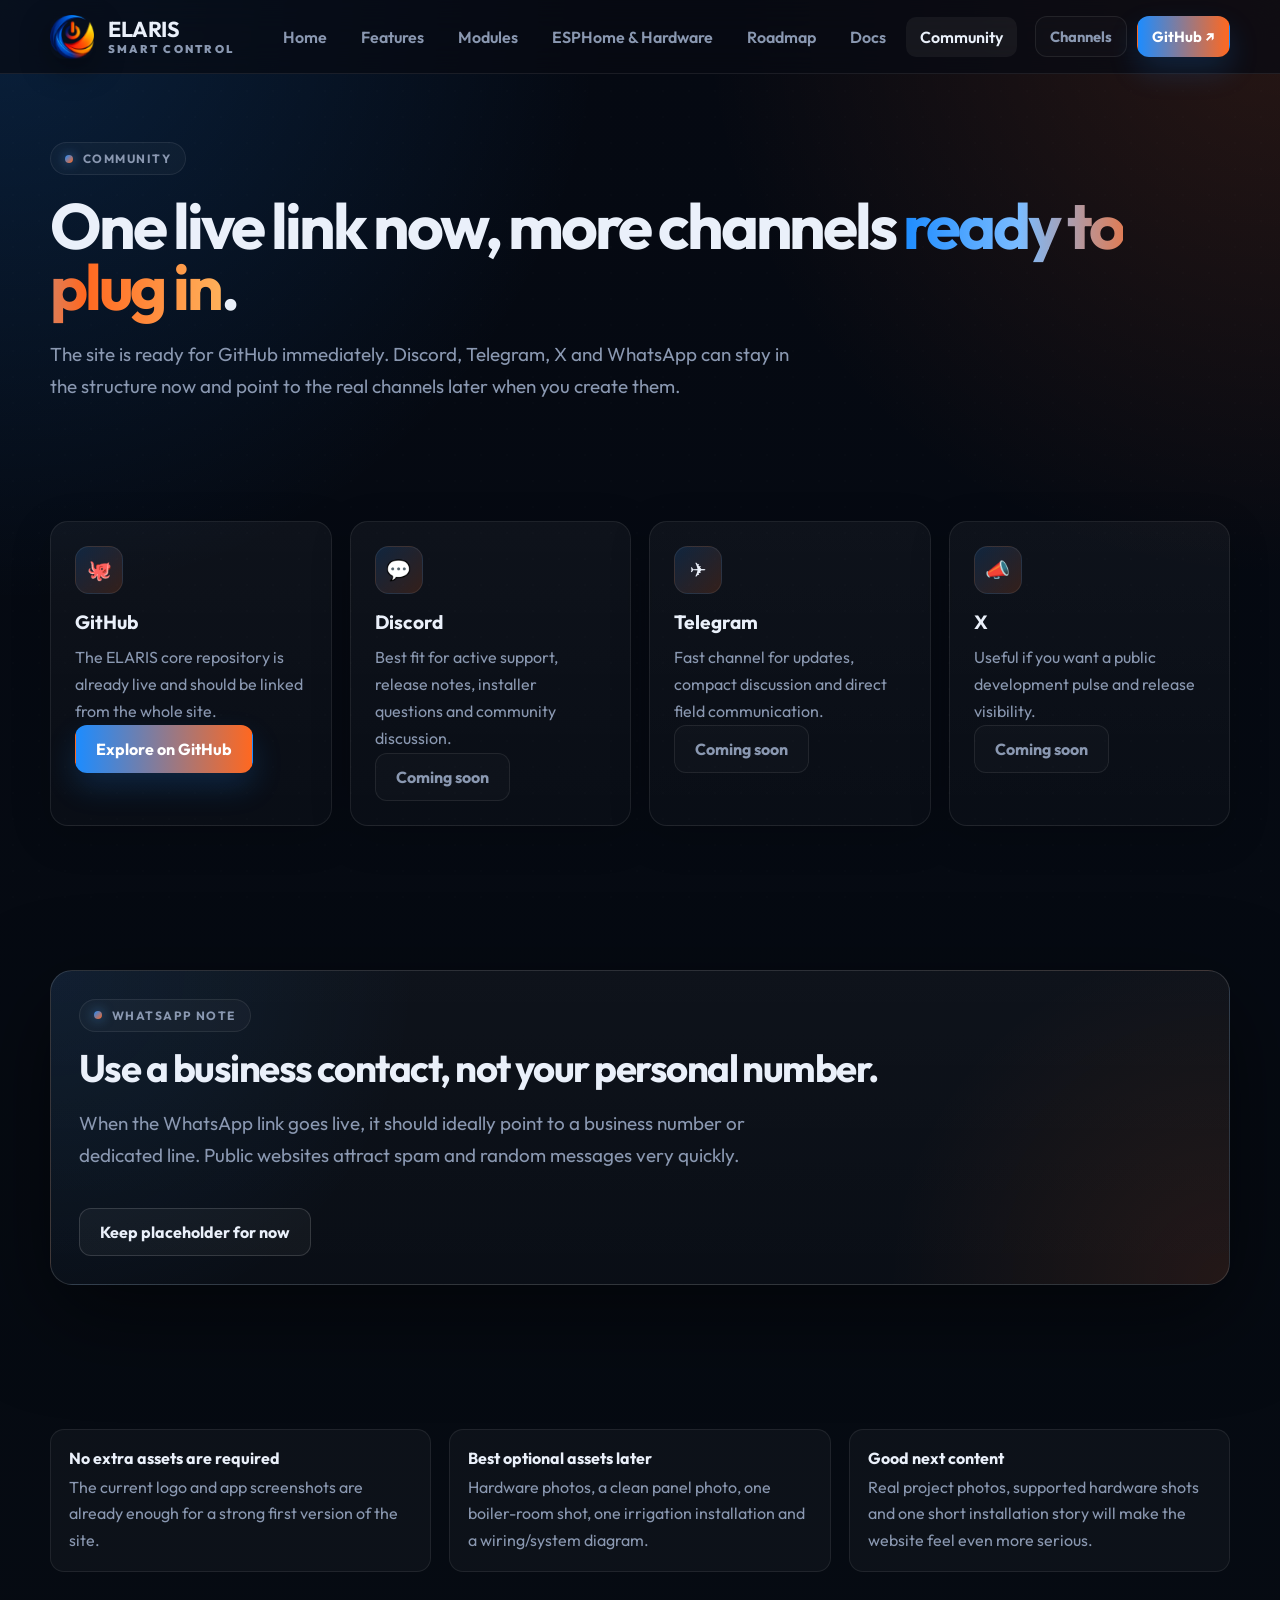
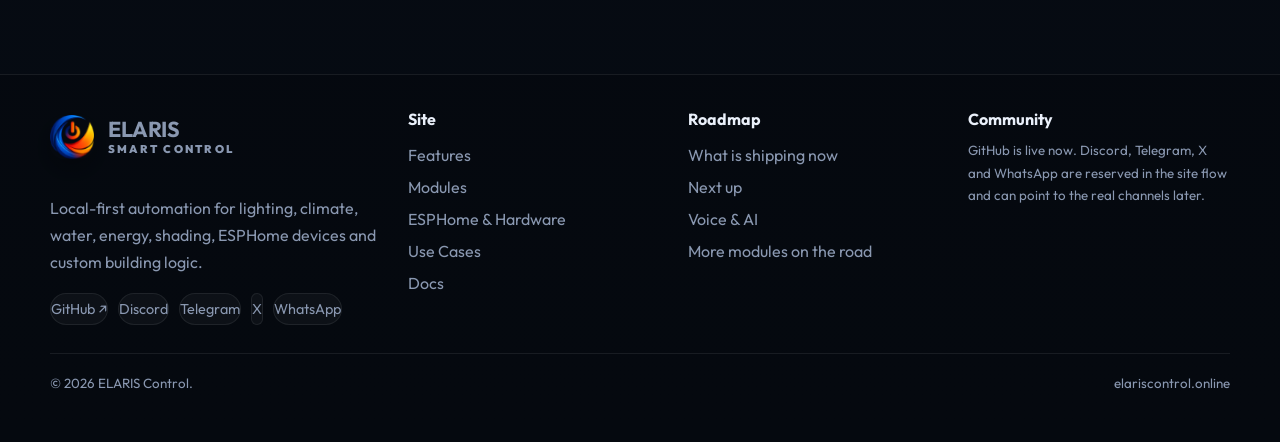
==== community.html @ dade834a "Updated Elaris control interface" ====
<!DOCTYPE html>
<html lang="en">
<head>
  <meta charset="UTF-8" />
  <meta name="viewport" content="width=device-width, initial-scale=1.0" />
  <title>Community — ELARIS</title>
  <meta name="description" content="GitHub is live now, with Discord, Telegram, X and WhatsApp ready to plug in later." />
  <link rel="icon" href="assets/favicon.ico" />
  <link rel="stylesheet" href="style.css" />
</head>
<body>
  <div class="shell">
    <nav class="nav">
  <div class="nav-inner">
    <a class="brand" href="index.html">
      <img class="brand-mark" src="assets/favicon.ico" alt="ELARIS logo" />
      <div class="brand-copy">
        <strong>ELARIS</strong>
        <span>Smart Control</span>
      </div>
    </a>
    <div class="nav-links">
      <a data-nav href="index.html">Home</a>
      <a data-nav href="features.html">Features</a>
      <a data-nav href="modules.html">Modules</a>
      <a data-nav href="hardware.html">ESPHome & Hardware</a>
      <a data-nav href="roadmap.html">Roadmap</a>
      <a data-nav href="docs.html">Docs</a>
      <a data-nav href="community.html">Community</a>
    </div>
    <div class="nav-actions">
      <a class="btn btn-ghost btn-small" href="community.html">Channels</a>
      <a class="btn btn-primary btn-small" href="https://github.com/elaris-control/core" target="_blank" rel="noreferrer">GitHub ↗</a>
    </div>
  </div>
</nav>
    
<header class="page-hero"><div class="container"><span class="section-label">Community</span><h1>One live link now, more channels <span class="gradient-text">ready to plug in</span>.</h1><p class="lead">The site is ready for GitHub immediately. Discord, Telegram, X and WhatsApp can stay in the structure now and point to the real channels later when you create them.</p></div></header>
<section class="section-tight"><div class="container grid-4"><div class="card"><div class="icon-chip">🐙</div><h3>GitHub</h3><p>The ELARIS core repository is already live and should be linked from the whole site.</p><a class="btn btn-primary" href="https://github.com/elaris-control/core" target="_blank" rel="noreferrer">Explore on GitHub</a></div><div class="card" id="coming-soon"><div class="icon-chip">💬</div><h3>Discord</h3><p>Best fit for active support, release notes, installer questions and community discussion.</p><a class="btn btn-ghost" href="index.html#community">Coming soon</a></div><div class="card"><div class="icon-chip">✈️</div><h3>Telegram</h3><p>Fast channel for updates, compact discussion and direct field communication.</p><a class="btn btn-ghost" href="index.html#community">Coming soon</a></div><div class="card"><div class="icon-chip">📣</div><h3>X</h3><p>Useful if you want a public development pulse and release visibility.</p><a class="btn btn-ghost" href="index.html#community">Coming soon</a></div></div></section>
<section class="section-tight"><div class="container cta-panel"><span class="section-label">WhatsApp note</span><h2>Use a business contact, not your personal number.</h2><p class="lead">When the WhatsApp link goes live, it should ideally point to a business number or dedicated line. Public websites attract spam and random messages very quickly.</p><a class="btn btn-secondary" href="index.html#community">Keep placeholder for now</a></div></section>
<section class="section-tight"><div class="container grid-3"><div class="list-card"><strong>No extra assets are required</strong><p>The current logo and app screenshots are already enough for a strong first version of the site.</p></div><div class="list-card"><strong>Best optional assets later</strong><p>Hardware photos, a clean panel photo, one boiler-room shot, one irrigation installation and a wiring/system diagram.</p></div><div class="list-card"><strong>Good next content</strong><p>Real project photos, supported hardware shots and one short installation story will make the website feel even more serious.</p></div></div></section>

    <footer class="footer">
  <div class="container footer-grid">
    <div>
      <a class="brand" href="index.html" style="margin-bottom:14px; display:inline-flex;">
        <img class="brand-mark" src="assets/favicon.ico" alt="ELARIS logo" />
        <div class="brand-copy">
          <strong>ELARIS</strong>
          <span>Smart Control</span>
        </div>
      </a>
      <p>Local-first automation for lighting, climate, water, energy, shading, ESPHome devices and custom building logic.</p>
      <div class="link-row">
        <a class="chip-link" href="https://github.com/elaris-control/core" target="_blank" rel="noreferrer">GitHub ↗</a>
        <a class="chip-link" href="community.html#coming-soon">Discord</a>
        <a class="chip-link" href="community.html#coming-soon">Telegram</a>
        <a class="chip-link" href="community.html#coming-soon">X</a>
        <a class="chip-link" href="community.html#coming-soon">WhatsApp</a>
      </div>
    </div>
    <div>
      <h4>Site</h4>
      <a href="features.html">Features</a>
      <a href="modules.html">Modules</a>
      <a href="hardware.html">ESPHome & Hardware</a>
      <a href="use-cases.html">Use Cases</a>
      <a href="docs.html">Docs</a>
    </div>
    <div>
      <h4>Roadmap</h4>
      <a href="roadmap.html">What is shipping now</a>
      <a href="roadmap.html#next">Next up</a>
      <a href="roadmap.html#voice-ai">Voice & AI</a>
      <a href="roadmap.html#more-modules">More modules on the road</a>
    </div>
    <div>
      <h4>Community</h4>
      <small>GitHub is live now. Discord, Telegram, X and WhatsApp are reserved in the site flow and can point to the real channels later.</small>
    </div>
  </div>
  <div class="container footer-note">
    <small>© <span data-year></span> ELARIS Control.</small>
    <small>elariscontrol.online</small>
  </div>
</footer>
  </div>
  <script src="script.js"></script>
</body>
</html>
---- style.css ----
/* ELARIS Control website */
@import url('https://fonts.googleapis.com/css2?family=Outfit:wght@400;500;600;700;800;900&family=Geist+Mono:wght@400;500&display=swap');

:root {
  --bg: #070b13;
  --surface: #0c1322;
  --surface-2: #101a2d;
  --panel: #111a2a;
  --panel-2: #0f1828;
  --line: rgba(255,255,255,.08);
  --line-2: rgba(255,255,255,.14);
  --text: #eaf0fa;
  --muted: #8a98b1;
  --muted-2: #60718d;
  --blue: #1d8cff;
  --blue-2: #52a8ff;
  --orange: #ff6820;
  --orange-2: #ff9640;
  --good: #21d978;
  --warn: #ffcb66;
  --shadow: 0 30px 90px rgba(0,0,0,.5);
  --radius: 18px;
  --max: 1180px;
  --nav-h: 74px;
}

* { box-sizing: border-box; }
html { scroll-behavior: smooth; }
body {
  margin: 0;
  font-family: 'Outfit', system-ui, sans-serif;
  color: var(--text);
  background:
    radial-gradient(circle at top left, rgba(29,140,255,.18), transparent 25%),
    radial-gradient(circle at top right, rgba(255,104,32,.14), transparent 24%),
    linear-gradient(180deg, #050912 0%, #060b12 100%);
  min-height: 100vh;
  overflow-x: hidden;
}
body::before {
  content: '';
  position: fixed;
  inset: 0;
  background-image: radial-gradient(rgba(255,255,255,.035) 1px, transparent 1px);
  background-size: 26px 26px;
  opacity: .35;
  pointer-events: none;
}
a { color: inherit; text-decoration: none; }
img { display:block; max-width:100%; }
button, .btn { font: inherit; }

.shell { position: relative; z-index: 1; }
.container { width: min(calc(100% - 40px), var(--max)); margin: 0 auto; }
.section { padding: 92px 0; }
.section-tight { padding: 72px 0; }
.section-label {
  display: inline-flex;
  align-items: center;
  gap: 10px;
  padding: 8px 14px;
  border-radius: 999px;
  border: 1px solid var(--line);
  background: rgba(255,255,255,.03);
  color: var(--muted);
  font-size: 12px;
  font-weight: 700;
  letter-spacing: .12em;
  text-transform: uppercase;
}
.section-label::before {
  content: '';
  width: 8px;
  height: 8px;
  border-radius: 999px;
  background: linear-gradient(135deg, var(--blue), var(--orange));
  box-shadow: 0 0 12px rgba(82,168,255,.6);
}
.h1, h1 {
  font-size: clamp(2.8rem, 5vw, 5rem);
  line-height: .96;
  letter-spacing: -.05em;
  margin: 20px 0 20px;
}
.h2, h2 {
  font-size: clamp(2rem, 3vw, 3rem);
  line-height: 1.05;
  letter-spacing: -.04em;
  margin: 16px 0;
}
.lead {
  color: var(--muted);
  font-size: clamp(1rem, 1.5vw, 1.18rem);
  line-height: 1.7;
  max-width: 700px;
}
.kicker {
  color: var(--muted);
  font-size: 1rem;
  line-height: 1.65;
}
.mono { font-family: 'Geist Mono', monospace; }
.gradient-text {
  background: linear-gradient(90deg, var(--blue) 0%, #7bbcff 30%, var(--orange) 65%, #ffb05a 100%);
  -webkit-background-clip: text;
  background-clip: text;
  color: transparent;
}

.nav {
  position: sticky;
  top: 0;
  z-index: 100;
  height: var(--nav-h);
  backdrop-filter: blur(16px);
  background: rgba(7,11,19,.72);
  border-bottom: 1px solid var(--line);
}
.nav-inner {
  width: min(calc(100% - 32px), var(--max));
  margin: 0 auto;
  height: 100%;
  display: flex;
  align-items: center;
  gap: 18px;
}
.brand {
  display: flex;
  align-items: center;
  gap: 14px;
  font-weight: 900;
  letter-spacing: -.03em;
}
.brand-mark {
  width: 44px;
  height: 44px;
  border-radius: 14px;
  object-fit: cover;
  box-shadow: 0 10px 30px rgba(0,0,0,.35);
}
.brand-copy { line-height: 1.02; }
.brand-copy strong { display:block; font-size: 1.35rem; }
.brand-copy span {
  display:block;
  margin-top: 4px;
  color: var(--muted);
  font-size: .7rem;
  letter-spacing: .2em;
  text-transform: uppercase;
}
.nav-links {
  margin-left: auto;
  display: flex;
  align-items: center;
  gap: 6px;
}
.nav-links a {
  padding: 10px 14px;
  color: var(--muted);
  font-weight: 600;
  border-radius: 10px;
  transition: .18s ease;
}
.nav-links a:hover, .nav-links a.active {
  color: var(--text);
  background: rgba(255,255,255,.05);
}
.btn, button.btn {
  display: inline-flex;
  align-items: center;
  justify-content: center;
  gap: 10px;
  padding: 13px 20px;
  border-radius: 12px;
  font-weight: 700;
  border: 1px solid transparent;
  transition: transform .16s ease, opacity .16s ease, border-color .16s ease, background .16s ease;
}
.btn:hover { transform: translateY(-1px); }
.btn-primary {
  color: white;
  background: linear-gradient(90deg, var(--blue), var(--orange));
  box-shadow: 0 14px 30px rgba(29,140,255,.18);
}
.btn-secondary {
  color: var(--text);
  border-color: var(--line-2);
  background: rgba(255,255,255,.04);
}
.btn-ghost {
  color: var(--muted);
  border-color: var(--line);
  background: rgba(255,255,255,.02);
}

.hero {
  padding: 64px 0 44px;
}
.hero-grid {
  display: grid;
  grid-template-columns: 1.05fr .95fr;
  gap: 34px;
  align-items: center;
}
.hero-copy {
  padding: 20px 0;
}
.hero-actions {
  display:flex;
  flex-wrap:wrap;
  gap:14px;
  margin-top: 28px;
}
.mini-stats {
  display:grid;
  grid-template-columns: repeat(3, 1fr);
  gap: 14px;
  margin-top: 28px;
}
.mini-stat {
  background: rgba(255,255,255,.035);
  border: 1px solid var(--line);
  border-radius: 14px;
  padding: 16px;
}
.mini-stat strong { display:block; font-size: 1.4rem; }
.mini-stat span { display:block; margin-top:6px; color: var(--muted); font-size:.92rem; }

.hero-visual {
  position: relative;
}
.shot-stack {
  position: relative;
  min-height: 520px;
}
.shot-card {
  position:absolute;
  border-radius: 20px;
  overflow:hidden;
  border: 1px solid var(--line-2);
  background: linear-gradient(180deg, rgba(255,255,255,.04), rgba(255,255,255,.02));
  box-shadow: var(--shadow);
}
.shot-card img { width:100%; height:100%; object-fit:cover; }
.shot-main { inset: 0 0 40px 0; }
.shot-float-a { width: 42%; right: -5%; top: 14%; transform: rotate(3deg); }
.shot-float-b { width: 38%; left: -6%; bottom: 0; transform: rotate(-4deg); }
.badge-float {
  position:absolute;
  padding: 11px 14px;
  border-radius: 12px;
  background: rgba(8,14,25,.92);
  border: 1px solid var(--line-2);
  box-shadow: var(--shadow);
  font-size: .85rem;
  font-weight: 700;
}
.badge-float.one { top: 22px; left: -12px; }
.badge-float.two { right: -8px; bottom: 24px; }
.badge-float small { display:block; color: var(--muted); font-size:.73rem; font-weight:600; margin-top: 4px; }

.grid-3 { display:grid; grid-template-columns: repeat(3, 1fr); gap: 18px; }
.grid-4 { display:grid; grid-template-columns: repeat(4, 1fr); gap: 18px; }
.grid-2 { display:grid; grid-template-columns: repeat(2, 1fr); gap: 22px; }
.card {
  background: linear-gradient(180deg, rgba(255,255,255,.04), rgba(255,255,255,.02));
  border: 1px solid var(--line);
  border-radius: var(--radius);
  padding: 24px;
  box-shadow: 0 10px 40px rgba(0,0,0,.18);
}
.card h3 { margin: 0 0 10px; font-size: 1.2rem; }
.card p { margin: 0; color: var(--muted); line-height: 1.7; }
.icon-chip {
  width: 48px;
  height: 48px;
  border-radius: 14px;
  display:grid;
  place-items:center;
  background: linear-gradient(135deg, rgba(29,140,255,.16), rgba(255,104,32,.16));
  border: 1px solid rgba(255,255,255,.08);
  margin-bottom: 16px;
  font-size: 1.25rem;
}

.showcase {
  display:grid;
  grid-template-columns: 1.1fr .9fr;
  gap: 22px;
  align-items: center;
}
.shot-frame {
  border-radius: 20px;
  overflow: hidden;
  border: 1px solid var(--line-2);
  background: var(--surface);
  box-shadow: var(--shadow);
}
.shot-frame img { width: 100%; height: auto; }
.side-list {
  display:grid;
  gap: 14px;
}
.list-card {
  padding: 18px 18px;
  border-radius: 14px;
  background: rgba(255,255,255,.03);
  border: 1px solid var(--line);
}
.list-card strong { display:block; font-size: 1rem; margin-bottom: 6px; }
.list-card p { margin:0; color: var(--muted); line-height: 1.65; }

.logo-bar {
  display:flex;
  gap: 12px;
  flex-wrap: wrap;
  margin-top: 30px;
}
.logo-pill {
  padding: 12px 14px;
  border-radius: 999px;
  border: 1px solid var(--line);
  background: rgba(255,255,255,.03);
  color: var(--muted);
  font-weight: 700;
}

.screenshot-grid {
  display:grid;
  grid-template-columns: repeat(2, 1fr);
  gap: 18px;
}
.screen-card {
  background: linear-gradient(180deg, rgba(255,255,255,.04), rgba(255,255,255,.02));
  border: 1px solid var(--line);
  border-radius: 18px;
  overflow: hidden;
}
.screen-meta {
  padding: 16px 18px 18px;
}
.screen-meta h3 { margin:0 0 8px; font-size:1.1rem; }
.screen-meta p { margin:0; color:var(--muted); line-height:1.65; }

.feature-strip {
  display:grid;
  grid-template-columns: repeat(5, 1fr);
  gap: 14px;
}
.feature-pill {
  border: 1px solid var(--line);
  background: rgba(255,255,255,.03);
  border-radius: 14px;
  padding: 18px 14px;
  text-align: center;
}
.feature-pill strong { display:block; margin-bottom: 8px; }
.feature-pill span { color: var(--muted); font-size: .92rem; }

.steps {
  display:grid;
  gap: 16px;
}
.step {
  display:grid;
  grid-template-columns: 58px 1fr;
  gap: 16px;
  padding: 20px;
  border-radius: 18px;
  border: 1px solid var(--line);
  background: rgba(255,255,255,.03);
}
.step-no {
  width: 58px;
  height: 58px;
  border-radius: 18px;
  display:grid;
  place-items:center;
  font-size: 1.1rem;
  font-weight: 800;
  background: linear-gradient(135deg, rgba(29,140,255,.18), rgba(255,104,32,.18));
  border: 1px solid rgba(255,255,255,.08);
}
.step h3 { margin:0 0 8px; }
.step p { margin:0; color: var(--muted); line-height: 1.7; }

.page-hero {
  padding: 68px 0 28px;
}
.page-hero .lead { max-width: 760px; }
.subnav {
  display:flex;
  flex-wrap:wrap;
  gap: 10px;
  margin-top: 22px;
}
.subnav a {
  padding: 10px 12px;
  border-radius: 999px;
  border: 1px solid var(--line);
  color: var(--muted);
  background: rgba(255,255,255,.03);
  font-weight: 700;
  font-size: .92rem;
}

.doc-layout {
  display:grid;
  grid-template-columns: 280px 1fr;
  gap: 20px;
}
.doc-sidebar {
  position: sticky;
  top: calc(var(--nav-h) + 18px);
  align-self: start;
  padding: 20px;
  border-radius: 18px;
  background: rgba(255,255,255,.03);
  border: 1px solid var(--line);
}
.doc-sidebar h3 { margin:0 0 14px; font-size:1rem; }
.doc-sidebar a {
  display:block;
  padding: 10px 12px;
  border-radius: 10px;
  color: var(--muted);
}
.doc-sidebar a:hover { background: rgba(255,255,255,.05); color: var(--text); }
.doc-section {
  margin-bottom: 18px;
  padding: 24px;
  border-radius: 18px;
  background: rgba(255,255,255,.03);
  border: 1px solid var(--line);
}
.doc-section h3 { margin-top:0; }
.kv-grid {
  display:grid;
  grid-template-columns: 160px 1fr;
  gap: 12px;
  margin-top: 16px;
}
.kv-grid div {
  padding: 12px 14px;
  border-radius: 12px;
  border: 1px solid var(--line);
  background: rgba(255,255,255,.02);
}
.kv-grid strong { color: var(--text); }
.terminal {
  margin-top: 14px;
  border-radius: 16px;
  border: 1px solid var(--line);
  overflow: hidden;
  background: #07101b;
}
.terminal-head {
  display:flex;
  align-items:center;
  gap: 8px;
  padding: 10px 14px;
  background: rgba(255,255,255,.04);
  border-bottom: 1px solid var(--line);
}
.dot { width:10px; height:10px; border-radius:999px; }
.dot.red { background:#ff5f57; }
.dot.yellow { background:#febc2e; }
.dot.green { background:#28c840; }
.terminal pre {
  margin:0;
  padding: 18px 18px 20px;
  color: #e4efff;
  font: 13px/1.75 'Geist Mono', monospace;
  overflow:auto;
}
.code-note { color: #7fa8d9; }

.use-case-grid { display:grid; grid-template-columns: repeat(2,1fr); gap: 18px; }
.use-case {
  padding: 22px;
  border-radius: 18px;
  border:1px solid var(--line);
  background: rgba(255,255,255,.03);
}
.use-case h3 { margin:0 0 8px; }
.use-case ul { margin:12px 0 0 18px; color:var(--muted); line-height:1.75; }

.cta-panel {
  padding: 28px;
  border-radius: 22px;
  border: 1px solid var(--line-2);
  background:
    linear-gradient(180deg, rgba(255,255,255,.04), rgba(255,255,255,.02)),
    radial-gradient(circle at top left, rgba(29,140,255,.1), transparent 30%),
    radial-gradient(circle at bottom right, rgba(255,104,32,.1), transparent 28%);
  box-shadow: var(--shadow);
}
.cta-panel .btn { margin-top: 18px; }
.footer {
  padding: 34px 0 48px;
  border-top: 1px solid var(--line);
  background: rgba(0,0,0,.12);
  margin-top: 30px;
}
.footer-grid {
  display:grid;
  grid-template-columns: 1.3fr 1fr 1fr 1fr;
  gap: 18px;
}
.footer small, .footer p { color: var(--muted); line-height: 1.7; }
.footer h4 { margin:0 0 10px; }
.footer a { color: var(--muted); display:block; padding: 6px 0; }
.footer a:hover { color: var(--text); }
.footer-note {
  margin-top: 28px;
  padding-top: 18px;
  border-top: 1px solid var(--line);
  display:flex;
  justify-content:space-between;
  gap: 16px;
  flex-wrap: wrap;
}

@media (max-width: 1080px) {
  .hero-grid, .showcase, .doc-layout, .grid-4, .feature-strip, .footer-grid { grid-template-columns: 1fr 1fr; }
  .doc-sidebar { position: static; }
}
@media (max-width: 860px) {
  .nav-links { display:none; }
  .hero-grid, .showcase, .grid-3, .grid-2, .grid-4, .screenshot-grid, .use-case-grid, .feature-strip, .footer-grid, .doc-layout { grid-template-columns: 1fr; }
  .mini-stats { grid-template-columns: 1fr; }
  .shot-stack { min-height: 360px; }
  .shot-float-a, .shot-float-b { display:none; }
  .kv-grid { grid-template-columns: 1fr; }
  .brand-copy span { display:none; }
}

.nav-actions{display:flex;align-items:center;gap:10px;}
.btn-small{padding:10px 14px;font-size:.92rem;}
.link-row{display:flex;flex-wrap:wrap;gap:10px;margin-top:14px}
.chip-link{padding:8px 12px;border-radius:999px;border:1px solid var(--line);background:rgba(255,255,255,.03);font-size:.9rem;color:var(--muted)}
.chip-link:hover{color:var(--text);background:rgba(255,255,255,.05)}
.module-grid{display:grid;grid-template-columns:repeat(3,1fr);gap:18px}
.roadmap-grid{display:grid;grid-template-columns:repeat(3,1fr);gap:18px}
.roadmap-card{padding:24px;border-radius:18px;border:1px solid var(--line);background:linear-gradient(180deg,rgba(255,255,255,.04),rgba(255,255,255,.02));box-shadow:0 10px 40px rgba(0,0,0,.18)}
.roadmap-card h3{margin:12px 0 10px}
.roadmap-card ul{margin:0 0 0 18px;color:var(--muted);line-height:1.8;padding:0}
.roadmap-tag{display:inline-flex;padding:8px 12px;border-radius:999px;border:1px solid var(--line);background:rgba(255,255,255,.04);font-size:.78rem;font-weight:800;letter-spacing:.08em;text-transform:uppercase;color:var(--text)}
@media (max-width:1080px){.module-grid,.roadmap-grid{grid-template-columns:1fr 1fr}.nav-actions .btn-ghost{display:none}}
@media (max-width:860px){.module-grid,.roadmap-grid{grid-template-columns:1fr}.nav-actions{display:none}}
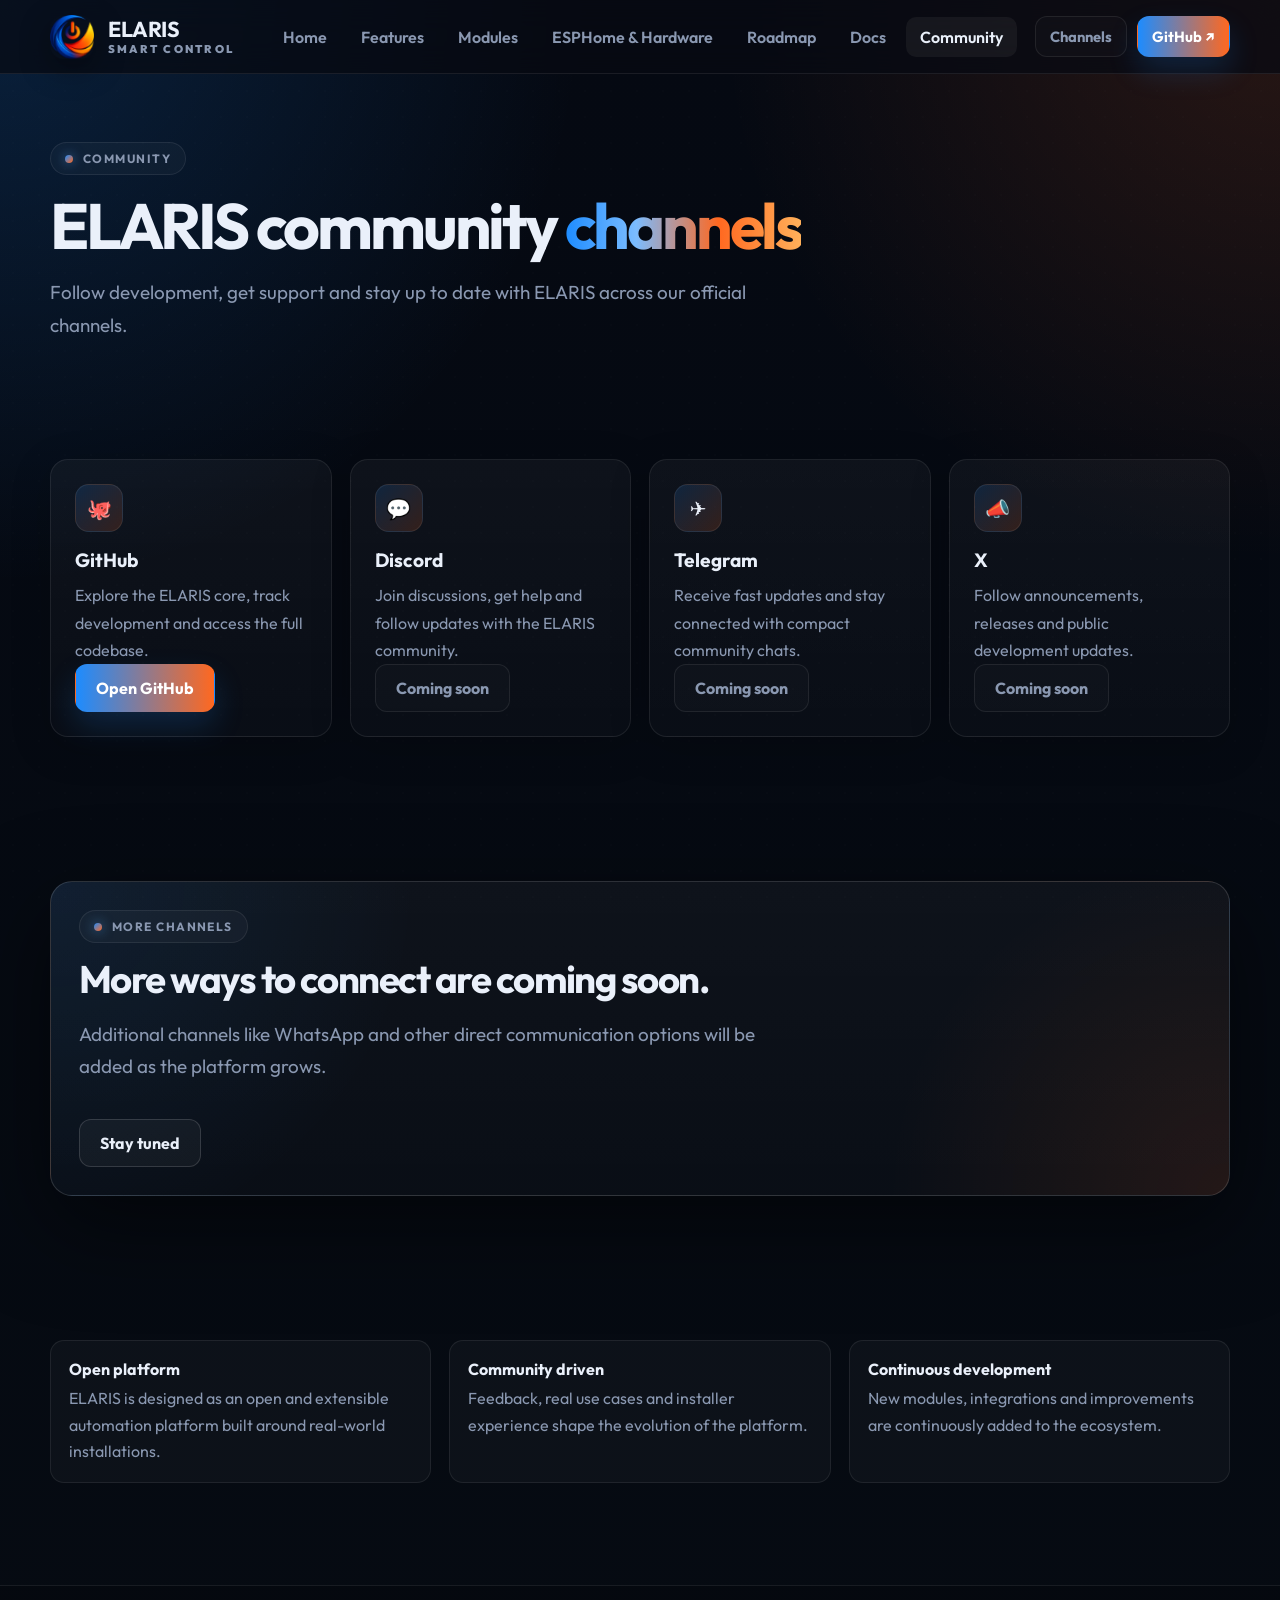
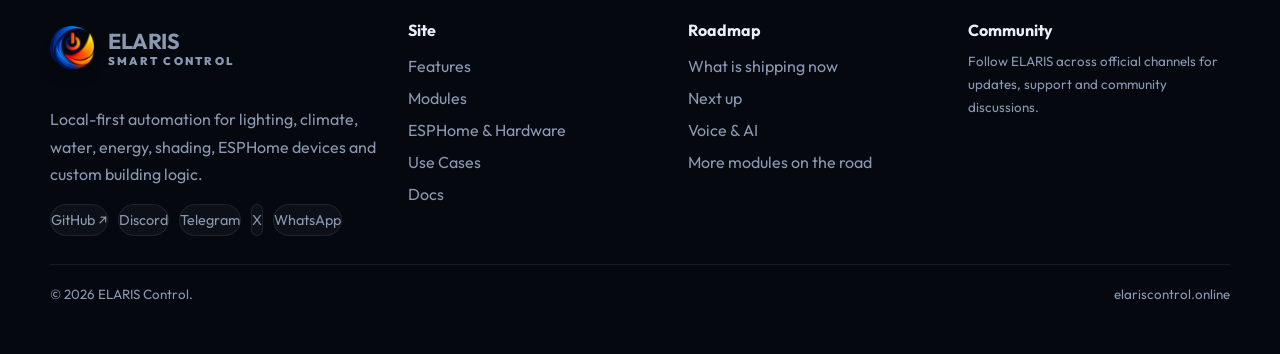
==== commit 6e0b5a27: "Updated Elaris control interface" ====
--- a/community.html
+++ b/community.html
@@ -4,7 +4,7 @@
   <meta charset="UTF-8" />
   <meta name="viewport" content="width=device-width, initial-scale=1.0" />
   <title>Community — ELARIS</title>
-  <meta name="description" content="GitHub is live now, with Discord, Telegram, X and WhatsApp ready to plug in later." />
+  <meta name="description" content="Join the ELARIS community. Get updates, support and follow development across our official channels." />
   <link rel="icon" href="assets/favicon.ico" />
   <link rel="stylesheet" href="style.css" />
 </head>
@@ -35,10 +35,10 @@
   </div>
 </nav>
     
-<header class="page-hero"><div class="container"><span class="section-label">Community</span><h1>One live link now, more channels <span class="gradient-text">ready to plug in</span>.</h1><p class="lead">The site is ready for GitHub immediately. Discord, Telegram, X and WhatsApp can stay in the structure now and point to the real channels later when you create them.</p></div></header>
-<section class="section-tight"><div class="container grid-4"><div class="card"><div class="icon-chip">🐙</div><h3>GitHub</h3><p>The ELARIS core repository is already live and should be linked from the whole site.</p><a class="btn btn-primary" href="https://github.com/elaris-control/core" target="_blank" rel="noreferrer">Explore on GitHub</a></div><div class="card" id="coming-soon"><div class="icon-chip">💬</div><h3>Discord</h3><p>Best fit for active support, release notes, installer questions and community discussion.</p><a class="btn btn-ghost" href="index.html#community">Coming soon</a></div><div class="card"><div class="icon-chip">✈️</div><h3>Telegram</h3><p>Fast channel for updates, compact discussion and direct field communication.</p><a class="btn btn-ghost" href="index.html#community">Coming soon</a></div><div class="card"><div class="icon-chip">📣</div><h3>X</h3><p>Useful if you want a public development pulse and release visibility.</p><a class="btn btn-ghost" href="index.html#community">Coming soon</a></div></div></section>
-<section class="section-tight"><div class="container cta-panel"><span class="section-label">WhatsApp note</span><h2>Use a business contact, not your personal number.</h2><p class="lead">When the WhatsApp link goes live, it should ideally point to a business number or dedicated line. Public websites attract spam and random messages very quickly.</p><a class="btn btn-secondary" href="index.html#community">Keep placeholder for now</a></div></section>
-<section class="section-tight"><div class="container grid-3"><div class="list-card"><strong>No extra assets are required</strong><p>The current logo and app screenshots are already enough for a strong first version of the site.</p></div><div class="list-card"><strong>Best optional assets later</strong><p>Hardware photos, a clean panel photo, one boiler-room shot, one irrigation installation and a wiring/system diagram.</p></div><div class="list-card"><strong>Good next content</strong><p>Real project photos, supported hardware shots and one short installation story will make the website feel even more serious.</p></div></div></section>
+<header class="page-hero"><div class="container"><span class="section-label">Community</span><h1>ELARIS community <span class="gradient-text">channels</span></h1><p class="lead">Follow development, get support and stay up to date with ELARIS across our official channels.</p></div></header>
+<section class="section-tight"><div class="container grid-4"><div class="card"><div class="icon-chip">🐙</div><h3>GitHub</h3><p>Explore the ELARIS core, track development and access the full codebase.</p><a class="btn btn-primary" href="https://github.com/elaris-control/core" target="_blank" rel="noreferrer">Open GitHub</a></div><div class="card" id="coming-soon"><div class="icon-chip">💬</div><h3>Discord</h3><p>Join discussions, get help and follow updates with the ELARIS community.</p><a class="btn btn-ghost" href="#">Coming soon</a></div><div class="card"><div class="icon-chip">✈️</div><h3>Telegram</h3><p>Receive fast updates and stay connected with compact community chats.</p><a class="btn btn-ghost" href="#">Coming soon</a></div><div class="card"><div class="icon-chip">📣</div><h3>X</h3><p>Follow announcements, releases and public development updates.</p><a class="btn btn-ghost" href="#">Coming soon</a></div></div></section>
+<section class="section-tight"><div class="container cta-panel"><span class="section-label">More channels</span><h2>More ways to connect are coming soon.</h2><p class="lead">Additional channels like WhatsApp and other direct communication options will be added as the platform grows.</p><a class="btn btn-secondary" href="#">Stay tuned</a></div></section>
+<section class="section-tight"><div class="container grid-3"><div class="list-card"><strong>Open platform</strong><p>ELARIS is designed as an open and extensible automation platform built around real-world installations.</p></div><div class="list-card"><strong>Community driven</strong><p>Feedback, real use cases and installer experience shape the evolution of the platform.</p></div><div class="list-card"><strong>Continuous development</strong><p>New modules, integrations and improvements are continuously added to the ecosystem.</p></div></div></section>
 
     <footer class="footer">
   <div class="container footer-grid">
@@ -76,7 +76,7 @@
     </div>
     <div>
       <h4>Community</h4>
-      <small>GitHub is live now. Discord, Telegram, X and WhatsApp are reserved in the site flow and can point to the real channels later.</small>
+      <small>Follow ELARIS across official channels for updates, support and community discussions.</small>
     </div>
   </div>
   <div class="container footer-note">
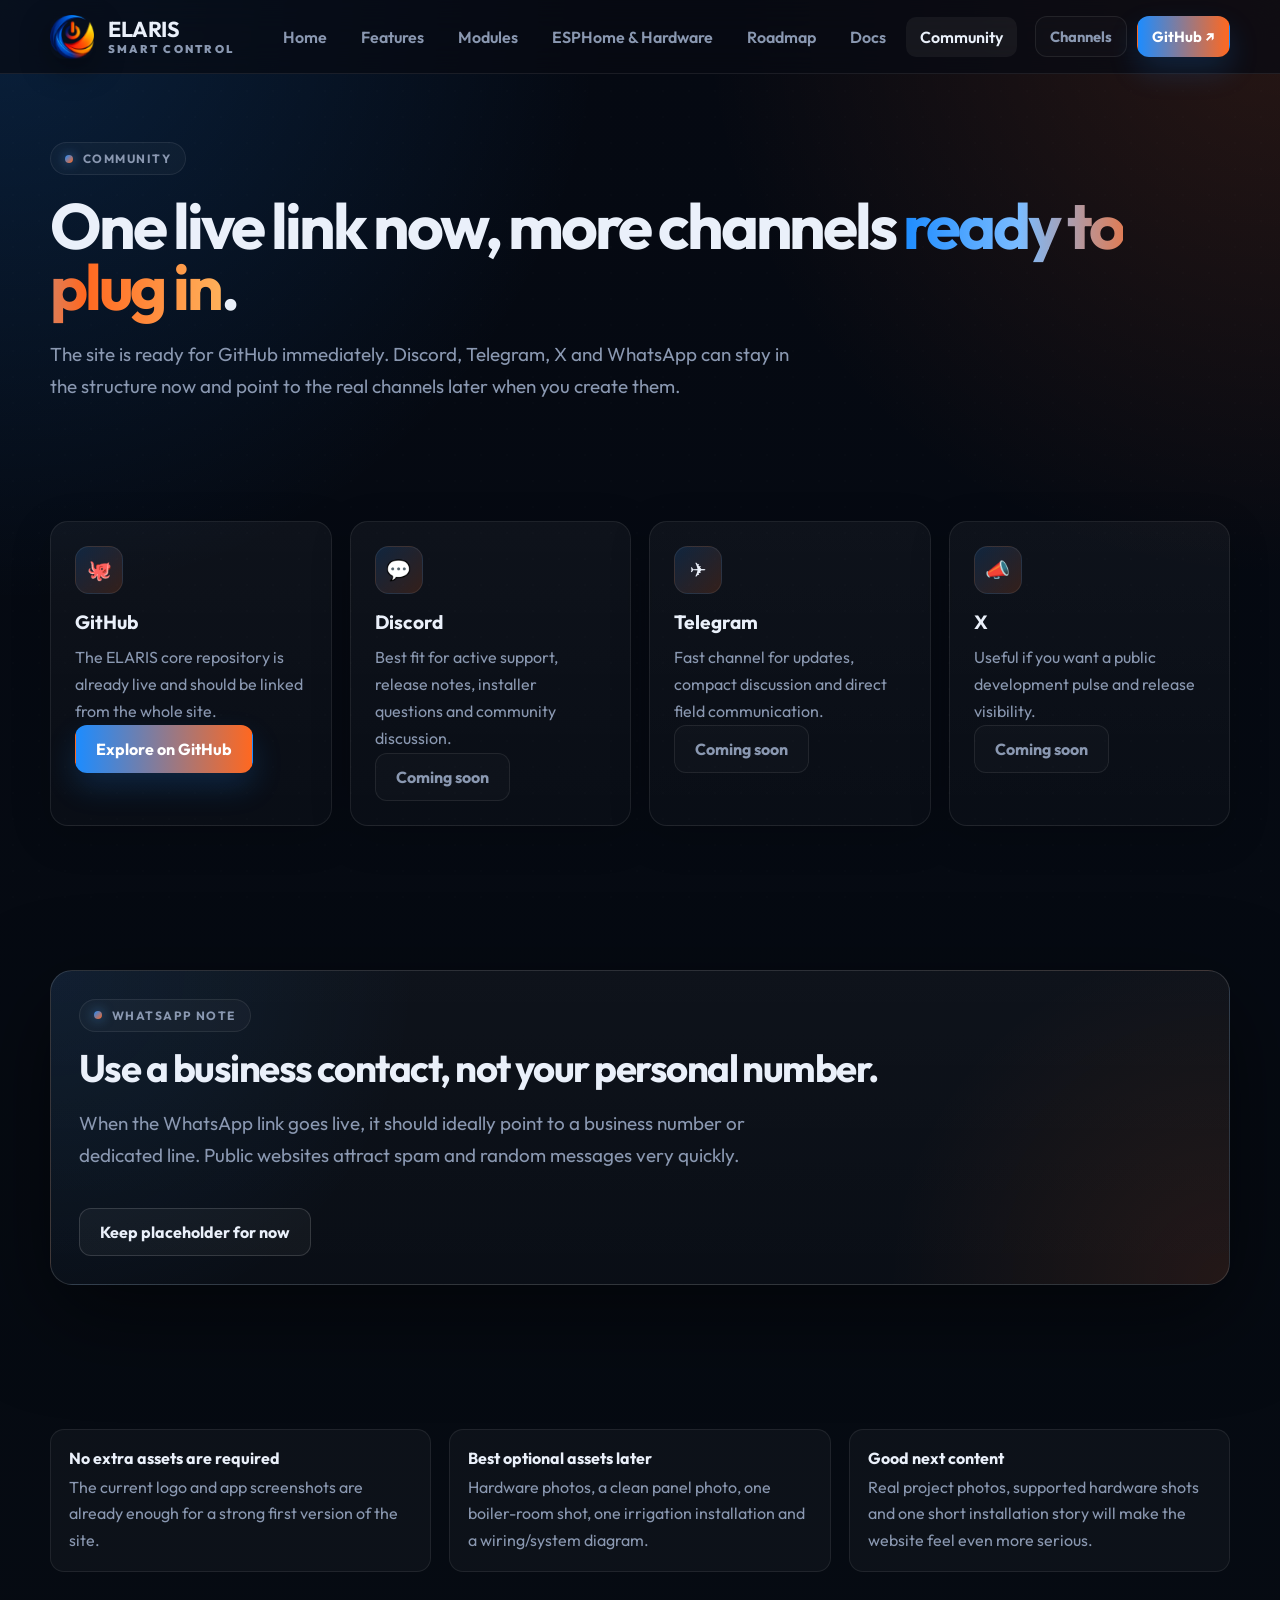
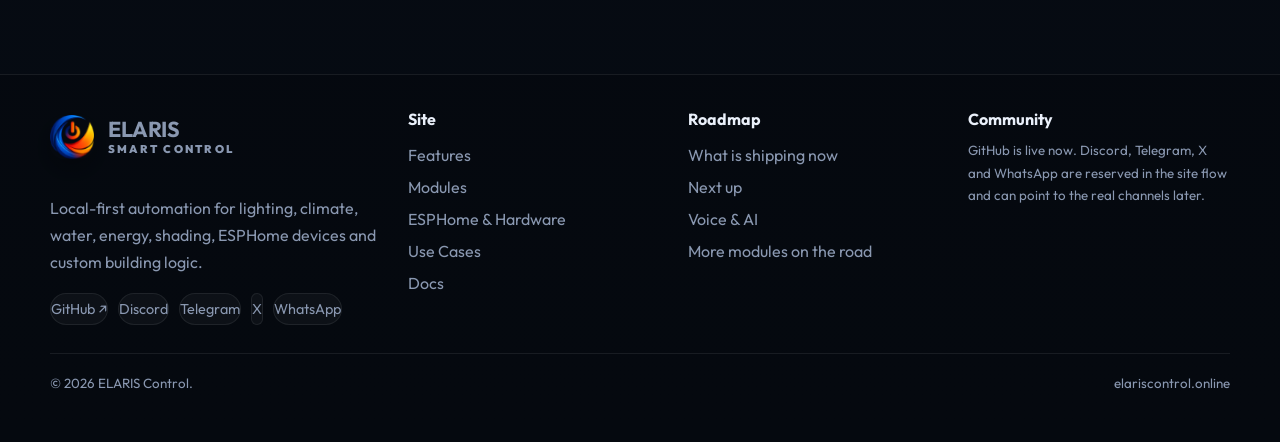
==== commit c4ade8ad: "Updated Elaris control interface" ====
--- a/community.html
+++ b/community.html
@@ -4,7 +4,7 @@
   <meta charset="UTF-8" />
   <meta name="viewport" content="width=device-width, initial-scale=1.0" />
   <title>Community — ELARIS</title>
-  <meta name="description" content="Join the ELARIS community. Get updates, support and follow development across our official channels." />
+  <meta name="description" content="GitHub is live now, with Discord, Telegram, X and WhatsApp ready to plug in later." />
   <link rel="icon" href="assets/favicon.ico" />
   <link rel="stylesheet" href="style.css" />
 </head>
@@ -35,10 +35,10 @@
   </div>
 </nav>
     
-<header class="page-hero"><div class="container"><span class="section-label">Community</span><h1>ELARIS community <span class="gradient-text">channels</span></h1><p class="lead">Follow development, get support and stay up to date with ELARIS across our official channels.</p></div></header>
-<section class="section-tight"><div class="container grid-4"><div class="card"><div class="icon-chip">🐙</div><h3>GitHub</h3><p>Explore the ELARIS core, track development and access the full codebase.</p><a class="btn btn-primary" href="https://github.com/elaris-control/core" target="_blank" rel="noreferrer">Open GitHub</a></div><div class="card" id="coming-soon"><div class="icon-chip">💬</div><h3>Discord</h3><p>Join discussions, get help and follow updates with the ELARIS community.</p><a class="btn btn-ghost" href="#">Coming soon</a></div><div class="card"><div class="icon-chip">✈️</div><h3>Telegram</h3><p>Receive fast updates and stay connected with compact community chats.</p><a class="btn btn-ghost" href="#">Coming soon</a></div><div class="card"><div class="icon-chip">📣</div><h3>X</h3><p>Follow announcements, releases and public development updates.</p><a class="btn btn-ghost" href="#">Coming soon</a></div></div></section>
-<section class="section-tight"><div class="container cta-panel"><span class="section-label">More channels</span><h2>More ways to connect are coming soon.</h2><p class="lead">Additional channels like WhatsApp and other direct communication options will be added as the platform grows.</p><a class="btn btn-secondary" href="#">Stay tuned</a></div></section>
-<section class="section-tight"><div class="container grid-3"><div class="list-card"><strong>Open platform</strong><p>ELARIS is designed as an open and extensible automation platform built around real-world installations.</p></div><div class="list-card"><strong>Community driven</strong><p>Feedback, real use cases and installer experience shape the evolution of the platform.</p></div><div class="list-card"><strong>Continuous development</strong><p>New modules, integrations and improvements are continuously added to the ecosystem.</p></div></div></section>
+<header class="page-hero"><div class="container"><span class="section-label">Community</span><h1>One live link now, more channels <span class="gradient-text">ready to plug in</span>.</h1><p class="lead">The site is ready for GitHub immediately. Discord, Telegram, X and WhatsApp can stay in the structure now and point to the real channels later when you create them.</p></div></header>
+<section class="section-tight"><div class="container grid-4"><div class="card"><div class="icon-chip">🐙</div><h3>GitHub</h3><p>The ELARIS core repository is already live and should be linked from the whole site.</p><a class="btn btn-primary" href="https://github.com/elaris-control/core" target="_blank" rel="noreferrer">Explore on GitHub</a></div><div class="card" id="coming-soon"><div class="icon-chip">💬</div><h3>Discord</h3><p>Best fit for active support, release notes, installer questions and community discussion.</p><a class="btn btn-ghost" href="index.html#community">Coming soon</a></div><div class="card"><div class="icon-chip">✈️</div><h3>Telegram</h3><p>Fast channel for updates, compact discussion and direct field communication.</p><a class="btn btn-ghost" href="index.html#community">Coming soon</a></div><div class="card"><div class="icon-chip">📣</div><h3>X</h3><p>Useful if you want a public development pulse and release visibility.</p><a class="btn btn-ghost" href="index.html#community">Coming soon</a></div></div></section>
+<section class="section-tight"><div class="container cta-panel"><span class="section-label">WhatsApp note</span><h2>Use a business contact, not your personal number.</h2><p class="lead">When the WhatsApp link goes live, it should ideally point to a business number or dedicated line. Public websites attract spam and random messages very quickly.</p><a class="btn btn-secondary" href="index.html#community">Keep placeholder for now</a></div></section>
+<section class="section-tight"><div class="container grid-3"><div class="list-card"><strong>No extra assets are required</strong><p>The current logo and app screenshots are already enough for a strong first version of the site.</p></div><div class="list-card"><strong>Best optional assets later</strong><p>Hardware photos, a clean panel photo, one boiler-room shot, one irrigation installation and a wiring/system diagram.</p></div><div class="list-card"><strong>Good next content</strong><p>Real project photos, supported hardware shots and one short installation story will make the website feel even more serious.</p></div></div></section>
 
     <footer class="footer">
   <div class="container footer-grid">
@@ -76,7 +76,7 @@
     </div>
     <div>
       <h4>Community</h4>
-      <small>Follow ELARIS across official channels for updates, support and community discussions.</small>
+      <small>GitHub is live now. Discord, Telegram, X and WhatsApp are reserved in the site flow and can point to the real channels later.</small>
     </div>
   </div>
   <div class="container footer-note">
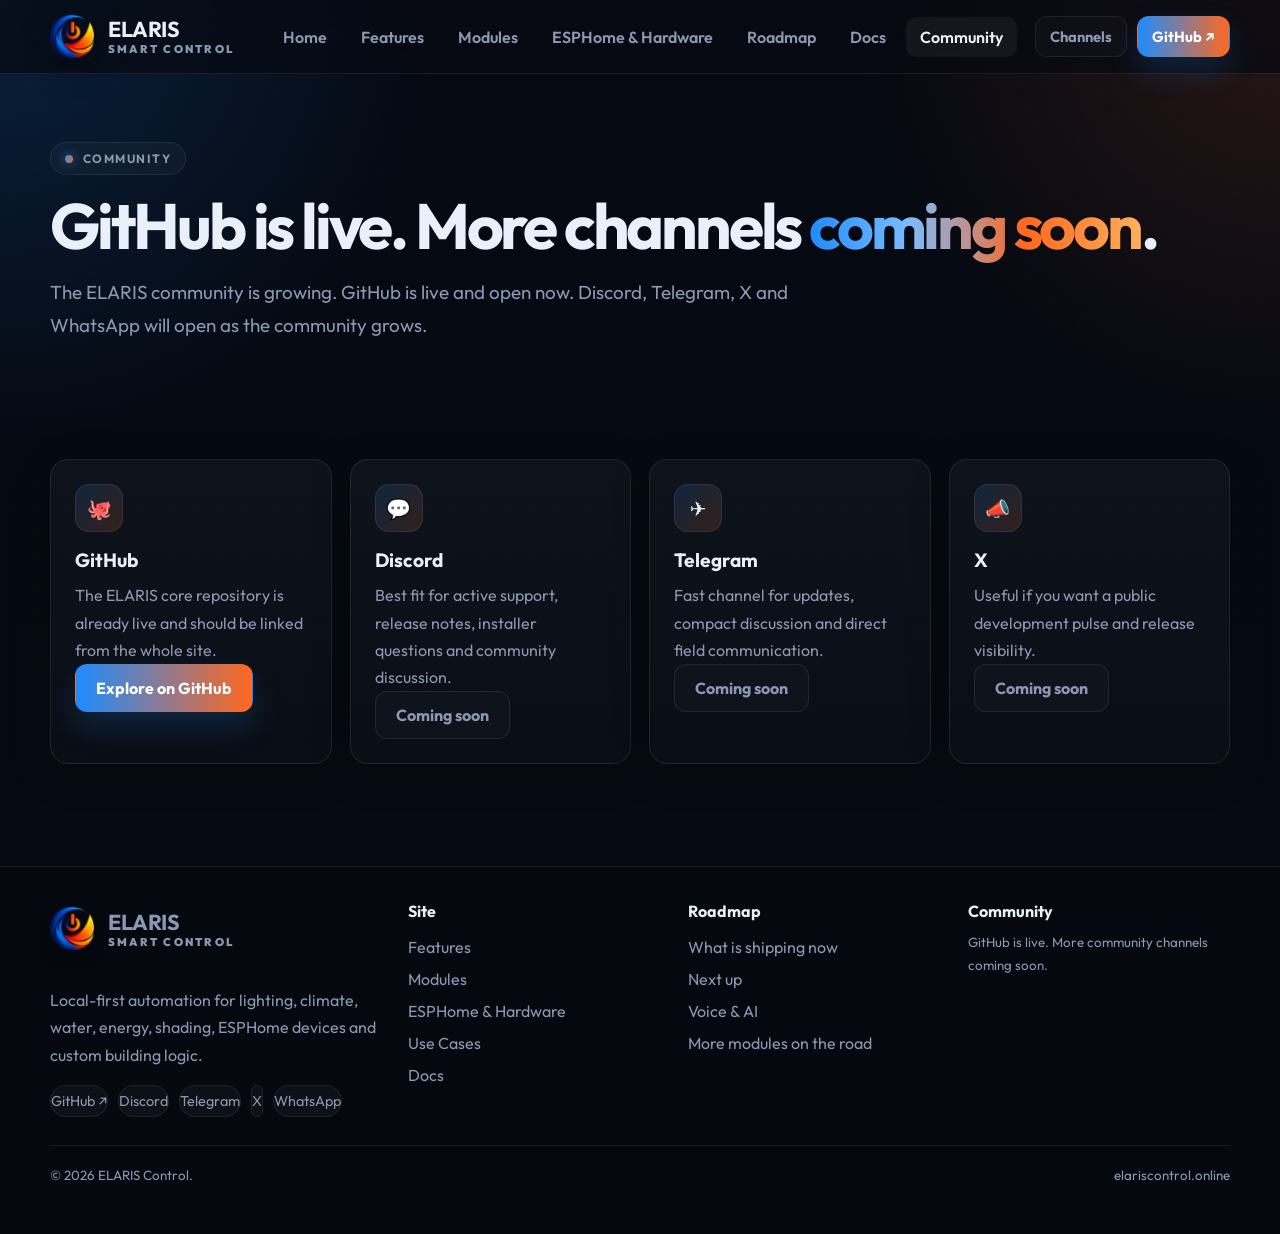
==== commit c357a6f9: "fix: remove dev notes, fix footer typo and community text" ====
--- a/community.html
+++ b/community.html
@@ -35,10 +35,10 @@
   </div>
 </nav>
     
-<header class="page-hero"><div class="container"><span class="section-label">Community</span><h1>One live link now, more channels <span class="gradient-text">ready to plug in</span>.</h1><p class="lead">The site is ready for GitHub immediately. Discord, Telegram, X and WhatsApp can stay in the structure now and point to the real channels later when you create them.</p></div></header>
+<header class="page-hero"><div class="container"><span class="section-label">Community</span><h1>GitHub is live. More channels <span class="gradient-text">coming soon</span>.</h1><p class="lead">The ELARIS community is growing. GitHub is live and open now. Discord, Telegram, X and WhatsApp will open as the community grows.</p></div></header>
 <section class="section-tight"><div class="container grid-4"><div class="card"><div class="icon-chip">🐙</div><h3>GitHub</h3><p>The ELARIS core repository is already live and should be linked from the whole site.</p><a class="btn btn-primary" href="https://github.com/elaris-control/core" target="_blank" rel="noreferrer">Explore on GitHub</a></div><div class="card" id="coming-soon"><div class="icon-chip">💬</div><h3>Discord</h3><p>Best fit for active support, release notes, installer questions and community discussion.</p><a class="btn btn-ghost" href="index.html#community">Coming soon</a></div><div class="card"><div class="icon-chip">✈️</div><h3>Telegram</h3><p>Fast channel for updates, compact discussion and direct field communication.</p><a class="btn btn-ghost" href="index.html#community">Coming soon</a></div><div class="card"><div class="icon-chip">📣</div><h3>X</h3><p>Useful if you want a public development pulse and release visibility.</p><a class="btn btn-ghost" href="index.html#community">Coming soon</a></div></div></section>
-<section class="section-tight"><div class="container cta-panel"><span class="section-label">WhatsApp note</span><h2>Use a business contact, not your personal number.</h2><p class="lead">When the WhatsApp link goes live, it should ideally point to a business number or dedicated line. Public websites attract spam and random messages very quickly.</p><a class="btn btn-secondary" href="index.html#community">Keep placeholder for now</a></div></section>
-<section class="section-tight"><div class="container grid-3"><div class="list-card"><strong>No extra assets are required</strong><p>The current logo and app screenshots are already enough for a strong first version of the site.</p></div><div class="list-card"><strong>Best optional assets later</strong><p>Hardware photos, a clean panel photo, one boiler-room shot, one irrigation installation and a wiring/system diagram.</p></div><div class="list-card"><strong>Good next content</strong><p>Real project photos, supported hardware shots and one short installation story will make the website feel even more serious.</p></div></div></section>
+
+
 
     <footer class="footer">
   <div class="container footer-grid">
@@ -76,7 +76,7 @@
     </div>
     <div>
       <h4>Community</h4>
-      <small>GitHub is live now. Discord, Telegram, X and WhatsApp are reserved in the site flow and can point to the real channels later.</small>
+      <small>GitHub is live. More community channels coming soon.</small>
     </div>
   </div>
   <div class="container footer-note">
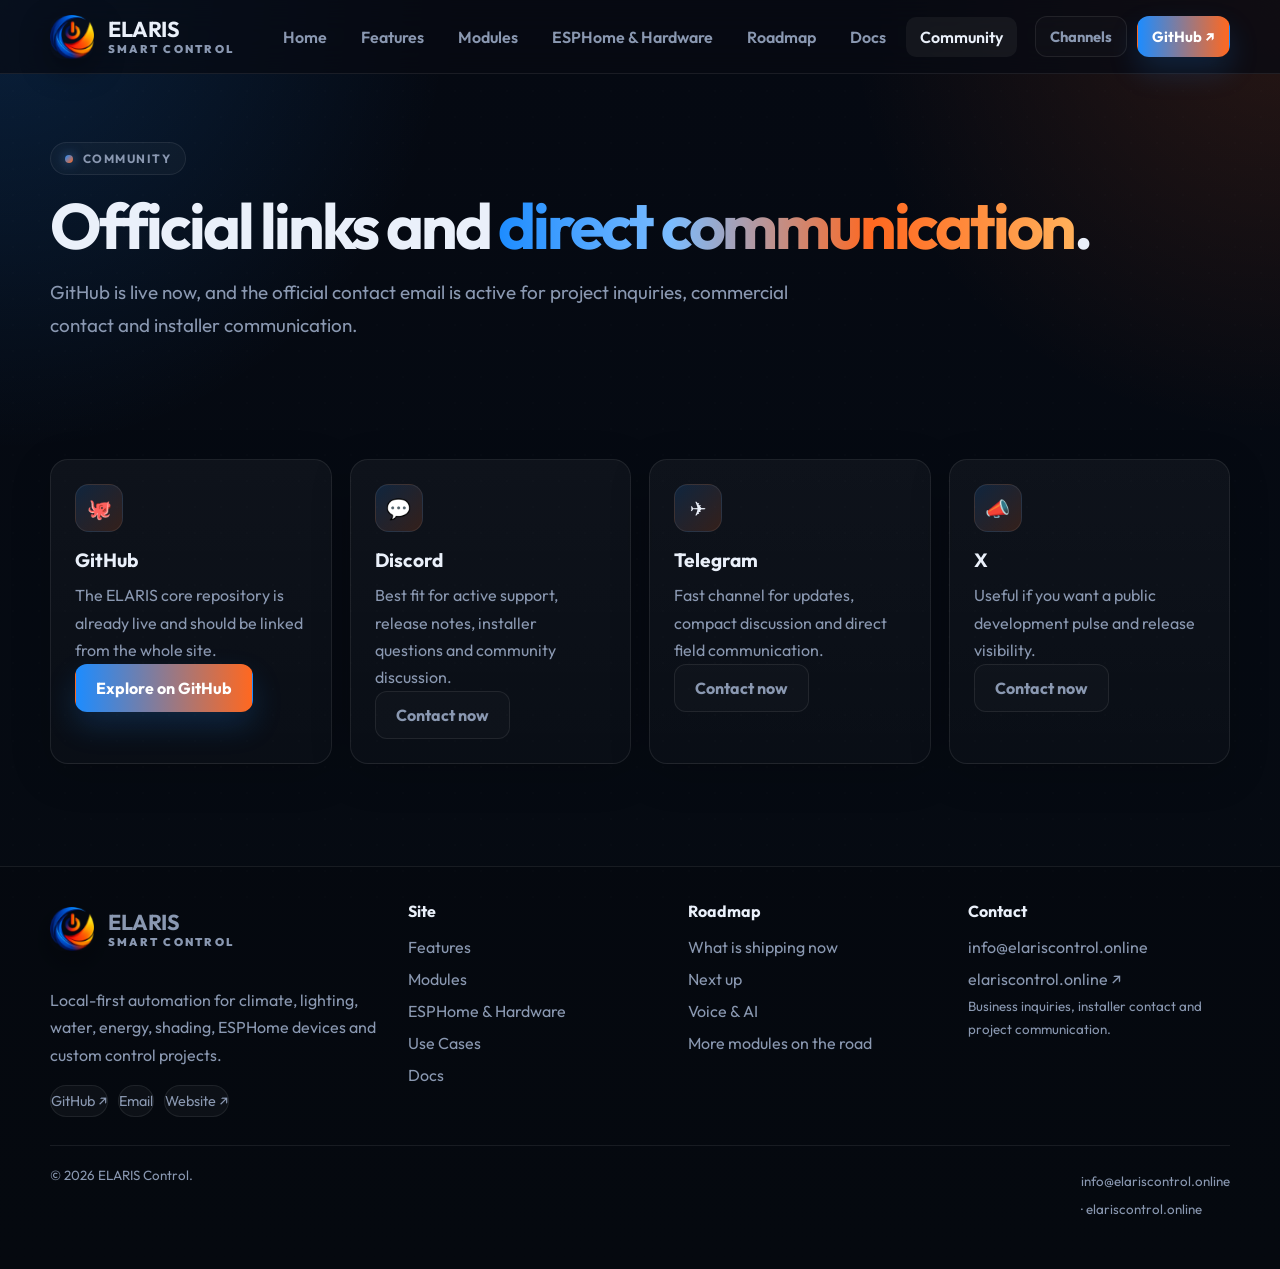
==== commit a260f593: "Add files via upload" ====
--- a/community.html
+++ b/community.html
@@ -35,8 +35,8 @@
   </div>
 </nav>
     
-<header class="page-hero"><div class="container"><span class="section-label">Community</span><h1>GitHub is live. More channels <span class="gradient-text">coming soon</span>.</h1><p class="lead">The ELARIS community is growing. GitHub is live and open now. Discord, Telegram, X and WhatsApp will open as the community grows.</p></div></header>
-<section class="section-tight"><div class="container grid-4"><div class="card"><div class="icon-chip">🐙</div><h3>GitHub</h3><p>The ELARIS core repository is already live and should be linked from the whole site.</p><a class="btn btn-primary" href="https://github.com/elaris-control/core" target="_blank" rel="noreferrer">Explore on GitHub</a></div><div class="card" id="coming-soon"><div class="icon-chip">💬</div><h3>Discord</h3><p>Best fit for active support, release notes, installer questions and community discussion.</p><a class="btn btn-ghost" href="index.html#community">Coming soon</a></div><div class="card"><div class="icon-chip">✈️</div><h3>Telegram</h3><p>Fast channel for updates, compact discussion and direct field communication.</p><a class="btn btn-ghost" href="index.html#community">Coming soon</a></div><div class="card"><div class="icon-chip">📣</div><h3>X</h3><p>Useful if you want a public development pulse and release visibility.</p><a class="btn btn-ghost" href="index.html#community">Coming soon</a></div></div></section>
+<header class="page-hero"><div class="container"><span class="section-label">Community</span><h1>Official links and <span class="gradient-text">direct communication</span>.</h1><p class="lead">GitHub is live now, and the official contact email is active for project inquiries, commercial contact and installer communication.</p></div></header>
+<section class="section-tight"><div class="container grid-4"><div class="card"><div class="icon-chip">🐙</div><h3>GitHub</h3><p>The ELARIS core repository is already live and should be linked from the whole site.</p><a class="btn btn-primary" href="https://github.com/elaris-control/core" target="_blank" rel="noreferrer">Explore on GitHub</a></div><div class="card" id="coming-soon"><div class="icon-chip">💬</div><h3>Discord</h3><p>Best fit for active support, release notes, installer questions and community discussion.</p><a class="btn btn-ghost" href="index.html#community">Contact now</a></div><div class="card"><div class="icon-chip">✈️</div><h3>Telegram</h3><p>Fast channel for updates, compact discussion and direct field communication.</p><a class="btn btn-ghost" href="index.html#community">Contact now</a></div><div class="card"><div class="icon-chip">📣</div><h3>X</h3><p>Useful if you want a public development pulse and release visibility.</p><a class="btn btn-ghost" href="index.html#community">Contact now</a></div></div></section>
 
 
 
@@ -50,13 +50,11 @@
           <span>Smart Control</span>
         </div>
       </a>
-      <p>Local-first automation for lighting, climate, water, energy, shading, ESPHome devices and custom building logic.</p>
+      <p>Local-first automation for climate, lighting, water, energy, shading, ESPHome devices and custom control projects.</p>
       <div class="link-row">
         <a class="chip-link" href="https://github.com/elaris-control/core" target="_blank" rel="noreferrer">GitHub ↗</a>
-        <a class="chip-link" href="community.html#coming-soon">Discord</a>
-        <a class="chip-link" href="community.html#coming-soon">Telegram</a>
-        <a class="chip-link" href="community.html#coming-soon">X</a>
-        <a class="chip-link" href="community.html#coming-soon">WhatsApp</a>
+        <a class="chip-link" href="mailto:info@elariscontrol.online">Email</a>
+        <a class="chip-link" href="https://elariscontrol.online" target="_blank" rel="noreferrer">Website ↗</a>
       </div>
     </div>
     <div>
@@ -75,13 +73,15 @@
       <a href="roadmap.html#more-modules">More modules on the road</a>
     </div>
     <div>
-      <h4>Community</h4>
-      <small>GitHub is live. More community channels coming soon.</small>
+      <h4>Contact</h4>
+      <a href="mailto:info@elariscontrol.online">info@elariscontrol.online</a>
+      <a href="https://elariscontrol.online" target="_blank" rel="noreferrer">elariscontrol.online ↗</a>
+      <small>Business inquiries, installer contact and project communication.</small>
     </div>
   </div>
   <div class="container footer-note">
     <small>© <span data-year></span> ELARIS Control.</small>
-    <small>elariscontrol.online</small>
+    <small><a href="mailto:info@elariscontrol.online">info@elariscontrol.online</a> · elariscontrol.online</small>
   </div>
 </footer>
   </div>
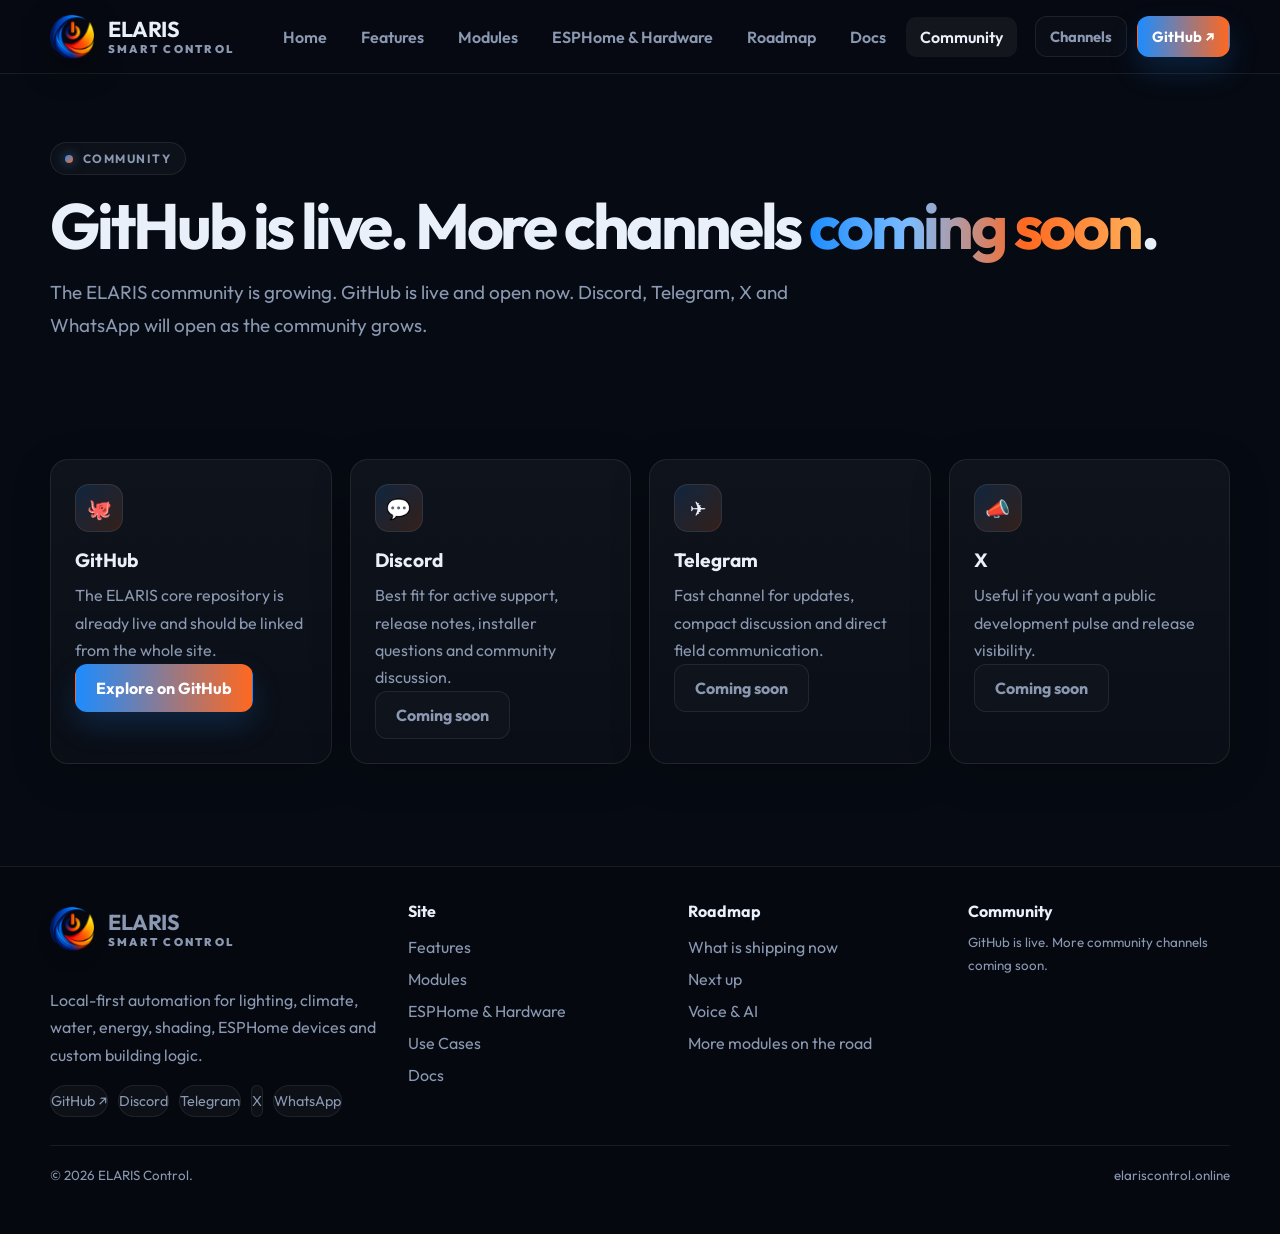
==== commit 9eb1e365: "Add files via upload" ====
--- a/community.html
+++ b/community.html
@@ -1,90 +1,90 @@
-<!DOCTYPE html>
-<html lang="en">
-<head>
-  <meta charset="UTF-8" />
-  <meta name="viewport" content="width=device-width, initial-scale=1.0" />
-  <title>Community — ELARIS</title>
-  <meta name="description" content="GitHub is live now, with Discord, Telegram, X and WhatsApp ready to plug in later." />
-  <link rel="icon" href="assets/favicon.ico" />
-  <link rel="stylesheet" href="style.css" />
-</head>
-<body>
-  <div class="shell">
-    <nav class="nav">
-  <div class="nav-inner">
-    <a class="brand" href="index.html">
-      <img class="brand-mark" src="assets/favicon.ico" alt="ELARIS logo" />
-      <div class="brand-copy">
-        <strong>ELARIS</strong>
-        <span>Smart Control</span>
-      </div>
-    </a>
-    <div class="nav-links">
-      <a data-nav href="index.html">Home</a>
-      <a data-nav href="features.html">Features</a>
-      <a data-nav href="modules.html">Modules</a>
-      <a data-nav href="hardware.html">ESPHome & Hardware</a>
-      <a data-nav href="roadmap.html">Roadmap</a>
-      <a data-nav href="docs.html">Docs</a>
-      <a data-nav href="community.html">Community</a>
-    </div>
-    <div class="nav-actions">
-      <a class="btn btn-ghost btn-small" href="community.html">Channels</a>
-      <a class="btn btn-primary btn-small" href="https://github.com/elaris-control/core" target="_blank" rel="noreferrer">GitHub ↗</a>
-    </div>
-  </div>
-</nav>
-    
-<header class="page-hero"><div class="container"><span class="section-label">Community</span><h1>Official links and <span class="gradient-text">direct communication</span>.</h1><p class="lead">GitHub is live now, and the official contact email is active for project inquiries, commercial contact and installer communication.</p></div></header>
-<section class="section-tight"><div class="container grid-4"><div class="card"><div class="icon-chip">🐙</div><h3>GitHub</h3><p>The ELARIS core repository is already live and should be linked from the whole site.</p><a class="btn btn-primary" href="https://github.com/elaris-control/core" target="_blank" rel="noreferrer">Explore on GitHub</a></div><div class="card" id="coming-soon"><div class="icon-chip">💬</div><h3>Discord</h3><p>Best fit for active support, release notes, installer questions and community discussion.</p><a class="btn btn-ghost" href="index.html#community">Contact now</a></div><div class="card"><div class="icon-chip">✈️</div><h3>Telegram</h3><p>Fast channel for updates, compact discussion and direct field communication.</p><a class="btn btn-ghost" href="index.html#community">Contact now</a></div><div class="card"><div class="icon-chip">📣</div><h3>X</h3><p>Useful if you want a public development pulse and release visibility.</p><a class="btn btn-ghost" href="index.html#community">Contact now</a></div></div></section>
-
-
-
-    <footer class="footer">
-  <div class="container footer-grid">
-    <div>
-      <a class="brand" href="index.html" style="margin-bottom:14px; display:inline-flex;">
-        <img class="brand-mark" src="assets/favicon.ico" alt="ELARIS logo" />
-        <div class="brand-copy">
-          <strong>ELARIS</strong>
-          <span>Smart Control</span>
-        </div>
-      </a>
-      <p>Local-first automation for climate, lighting, water, energy, shading, ESPHome devices and custom control projects.</p>
-      <div class="link-row">
-        <a class="chip-link" href="https://github.com/elaris-control/core" target="_blank" rel="noreferrer">GitHub ↗</a>
-        <a class="chip-link" href="mailto:info@elariscontrol.online">Email</a>
-        <a class="chip-link" href="https://elariscontrol.online" target="_blank" rel="noreferrer">Website ↗</a>
-      </div>
-    </div>
-    <div>
-      <h4>Site</h4>
-      <a href="features.html">Features</a>
-      <a href="modules.html">Modules</a>
-      <a href="hardware.html">ESPHome & Hardware</a>
-      <a href="use-cases.html">Use Cases</a>
-      <a href="docs.html">Docs</a>
-    </div>
-    <div>
-      <h4>Roadmap</h4>
-      <a href="roadmap.html">What is shipping now</a>
-      <a href="roadmap.html#next">Next up</a>
-      <a href="roadmap.html#voice-ai">Voice & AI</a>
-      <a href="roadmap.html#more-modules">More modules on the road</a>
-    </div>
-    <div>
-      <h4>Contact</h4>
-      <a href="mailto:info@elariscontrol.online">info@elariscontrol.online</a>
-      <a href="https://elariscontrol.online" target="_blank" rel="noreferrer">elariscontrol.online ↗</a>
-      <small>Business inquiries, installer contact and project communication.</small>
-    </div>
-  </div>
-  <div class="container footer-note">
-    <small>© <span data-year></span> ELARIS Control.</small>
-    <small><a href="mailto:info@elariscontrol.online">info@elariscontrol.online</a> · elariscontrol.online</small>
-  </div>
-</footer>
-  </div>
-  <script src="script.js"></script>
-</body>
+<!DOCTYPE html>
+<html lang="en">
+<head>
+  <meta charset="UTF-8" />
+  <meta name="viewport" content="width=device-width, initial-scale=1.0" />
+  <title>Community — ELARIS</title>
+  <meta name="description" content="GitHub is live now, with Discord, Telegram, X and WhatsApp ready to plug in later." />
+  <link rel="icon" href="assets/favicon.ico" />
+  <link rel="stylesheet" href="style.css" />
+</head>
+<body>
+  <div class="shell">
+    <nav class="nav">
+  <div class="nav-inner">
+    <a class="brand" href="index.html">
+      <img class="brand-mark" src="assets/favicon.ico" alt="ELARIS logo" />
+      <div class="brand-copy">
+        <strong>ELARIS</strong>
+        <span>Smart Control</span>
+      </div>
+    </a>
+    <div class="nav-links">
+      <a data-nav href="index.html">Home</a>
+      <a data-nav href="features.html">Features</a>
+      <a data-nav href="modules.html">Modules</a>
+      <a data-nav href="hardware.html">ESPHome & Hardware</a>
+      <a data-nav href="roadmap.html">Roadmap</a>
+      <a data-nav href="docs.html">Docs</a>
+      <a data-nav href="community.html">Community</a>
+    </div>
+    <div class="nav-actions">
+      <a class="btn btn-ghost btn-small" href="community.html">Channels</a>
+      <a class="btn btn-primary btn-small" href="https://github.com/elaris-control/core" target="_blank" rel="noreferrer">GitHub ↗</a>
+    </div>
+  </div>
+</nav>
+    
+<header class="page-hero"><div class="container"><span class="section-label">Community</span><h1>GitHub is live. More channels <span class="gradient-text">coming soon</span>.</h1><p class="lead">The ELARIS community is growing. GitHub is live and open now. Discord, Telegram, X and WhatsApp will open as the community grows.</p></div></header>
+<section class="section-tight"><div class="container grid-4"><div class="card"><div class="icon-chip">🐙</div><h3>GitHub</h3><p>The ELARIS core repository is already live and should be linked from the whole site.</p><a class="btn btn-primary" href="https://github.com/elaris-control/core" target="_blank" rel="noreferrer">Explore on GitHub</a></div><div class="card" id="coming-soon"><div class="icon-chip">💬</div><h3>Discord</h3><p>Best fit for active support, release notes, installer questions and community discussion.</p><a class="btn btn-ghost" href="index.html#community">Coming soon</a></div><div class="card"><div class="icon-chip">✈️</div><h3>Telegram</h3><p>Fast channel for updates, compact discussion and direct field communication.</p><a class="btn btn-ghost" href="index.html#community">Coming soon</a></div><div class="card"><div class="icon-chip">📣</div><h3>X</h3><p>Useful if you want a public development pulse and release visibility.</p><a class="btn btn-ghost" href="index.html#community">Coming soon</a></div></div></section>
+
+
+
+    <footer class="footer">
+  <div class="container footer-grid">
+    <div>
+      <a class="brand" href="index.html" style="margin-bottom:14px; display:inline-flex;">
+        <img class="brand-mark" src="assets/favicon.ico" alt="ELARIS logo" />
+        <div class="brand-copy">
+          <strong>ELARIS</strong>
+          <span>Smart Control</span>
+        </div>
+      </a>
+      <p>Local-first automation for lighting, climate, water, energy, shading, ESPHome devices and custom building logic.</p>
+      <div class="link-row">
+        <a class="chip-link" href="https://github.com/elaris-control/core" target="_blank" rel="noreferrer">GitHub ↗</a>
+        <a class="chip-link" href="community.html#coming-soon">Discord</a>
+        <a class="chip-link" href="community.html#coming-soon">Telegram</a>
+        <a class="chip-link" href="community.html#coming-soon">X</a>
+        <a class="chip-link" href="community.html#coming-soon">WhatsApp</a>
+      </div>
+    </div>
+    <div>
+      <h4>Site</h4>
+      <a href="features.html">Features</a>
+      <a href="modules.html">Modules</a>
+      <a href="hardware.html">ESPHome & Hardware</a>
+      <a href="use-cases.html">Use Cases</a>
+      <a href="docs.html">Docs</a>
+    </div>
+    <div>
+      <h4>Roadmap</h4>
+      <a href="roadmap.html">What is shipping now</a>
+      <a href="roadmap.html#next">Next up</a>
+      <a href="roadmap.html#voice-ai">Voice & AI</a>
+      <a href="roadmap.html#more-modules">More modules on the road</a>
+    </div>
+    <div>
+      <h4>Community</h4>
+      <small>GitHub is live. More community channels coming soon.</small>
+    </div>
+  </div>
+  <div class="container footer-note">
+    <small>© <span data-year></span> ELARIS Control.</small>
+    <small>elariscontrol.online</small>
+  </div>
+</footer>
+  </div>
+  <script src="script.js"></script>
+</body>
 </html>
--- a/style.css
+++ b/style.css
@@ -30,10 +30,7 @@
   margin: 0;
   font-family: 'Outfit', system-ui, sans-serif;
   color: var(--text);
-  background:
-    radial-gradient(circle at top left, rgba(29,140,255,.18), transparent 25%),
-    radial-gradient(circle at top right, rgba(255,104,32,.14), transparent 24%),
-    linear-gradient(180deg, #050912 0%, #060b12 100%);
+  background: #060a12;
   min-height: 100vh;
   overflow-x: hidden;
 }
@@ -41,9 +38,9 @@
   content: '';
   position: fixed;
   inset: 0;
-  background-image: radial-gradient(rgba(255,255,255,.035) 1px, transparent 1px);
-  background-size: 26px 26px;
-  opacity: .35;
+  background-image: radial-gradient(rgba(255,255,255,.03) 1px, transparent 1px);
+  background-size: 24px 24px;
+  opacity: .25;
   pointer-events: none;
 }
 a { color: inherit; text-decoration: none; }
@@ -194,12 +191,12 @@
 }
 
 .hero {
-  padding: 64px 0 44px;
+  padding: 80px 0 56px;
 }
 .hero-grid {
   display: grid;
-  grid-template-columns: 1.05fr .95fr;
-  gap: 34px;
+  grid-template-columns: 1fr 1fr;
+  gap: 48px;
   align-items: center;
 }
 .hero-copy {
@@ -231,7 +228,7 @@
 }
 .shot-stack {
   position: relative;
-  min-height: 520px;
+  min-height: 560px;
 }
 .shot-card {
   position:absolute;
@@ -268,6 +265,11 @@
   border-radius: var(--radius);
   padding: 24px;
   box-shadow: 0 10px 40px rgba(0,0,0,.18);
+  transition: transform .2s ease, border-color .2s ease;
+}
+.card:hover {
+  transform: translateY(-2px);
+  border-color: var(--line-2);
 }
 .card h3 { margin: 0 0 10px; font-size: 1.2rem; }
 .card p { margin: 0; color: var(--muted); line-height: 1.7; }
@@ -335,6 +337,11 @@
   border: 1px solid var(--line);
   border-radius: 18px;
   overflow: hidden;
+  transition: transform .2s ease, box-shadow .2s ease;
+}
+.screen-card:hover {
+  transform: translateY(-3px);
+  box-shadow: 0 16px 48px rgba(0,0,0,.3);
 }
 .screen-meta {
   padding: 16px 18px 18px;
@@ -548,3 +555,13 @@
 .roadmap-tag{display:inline-flex;padding:8px 12px;border-radius:999px;border:1px solid var(--line);background:rgba(255,255,255,.04);font-size:.78rem;font-weight:800;letter-spacing:.08em;text-transform:uppercase;color:var(--text)}
 @media (max-width:1080px){.module-grid,.roadmap-grid{grid-template-columns:1fr 1fr}.nav-actions .btn-ghost{display:none}}
 @media (max-width:860px){.module-grid,.roadmap-grid{grid-template-columns:1fr}.nav-actions{display:none}}
+
+/* Index page additions */
+.tech-strip{display:flex;flex-wrap:wrap;gap:10px;margin-top:24px;}
+.tech-pill{padding:8px 14px;border-radius:999px;border:1px solid var(--line);background:rgba(255,255,255,.03);font-size:.82rem;font-weight:600;color:var(--muted);}
+.module-showcase{display:grid;gap:16px;}
+.module-group h4{margin:0 0 10px;font-size:1rem;color:var(--text);}
+.module-chips{display:flex;flex-wrap:wrap;gap:8px;}
+.module-chip{padding:8px 14px;border-radius:999px;border:1px solid var(--line);background:rgba(255,255,255,.03);font-size:.82rem;font-weight:600;color:var(--muted);transition:.15s ease;}
+.module-chip:hover{color:var(--text);border-color:var(--line-2);background:rgba(255,255,255,.06);}
+
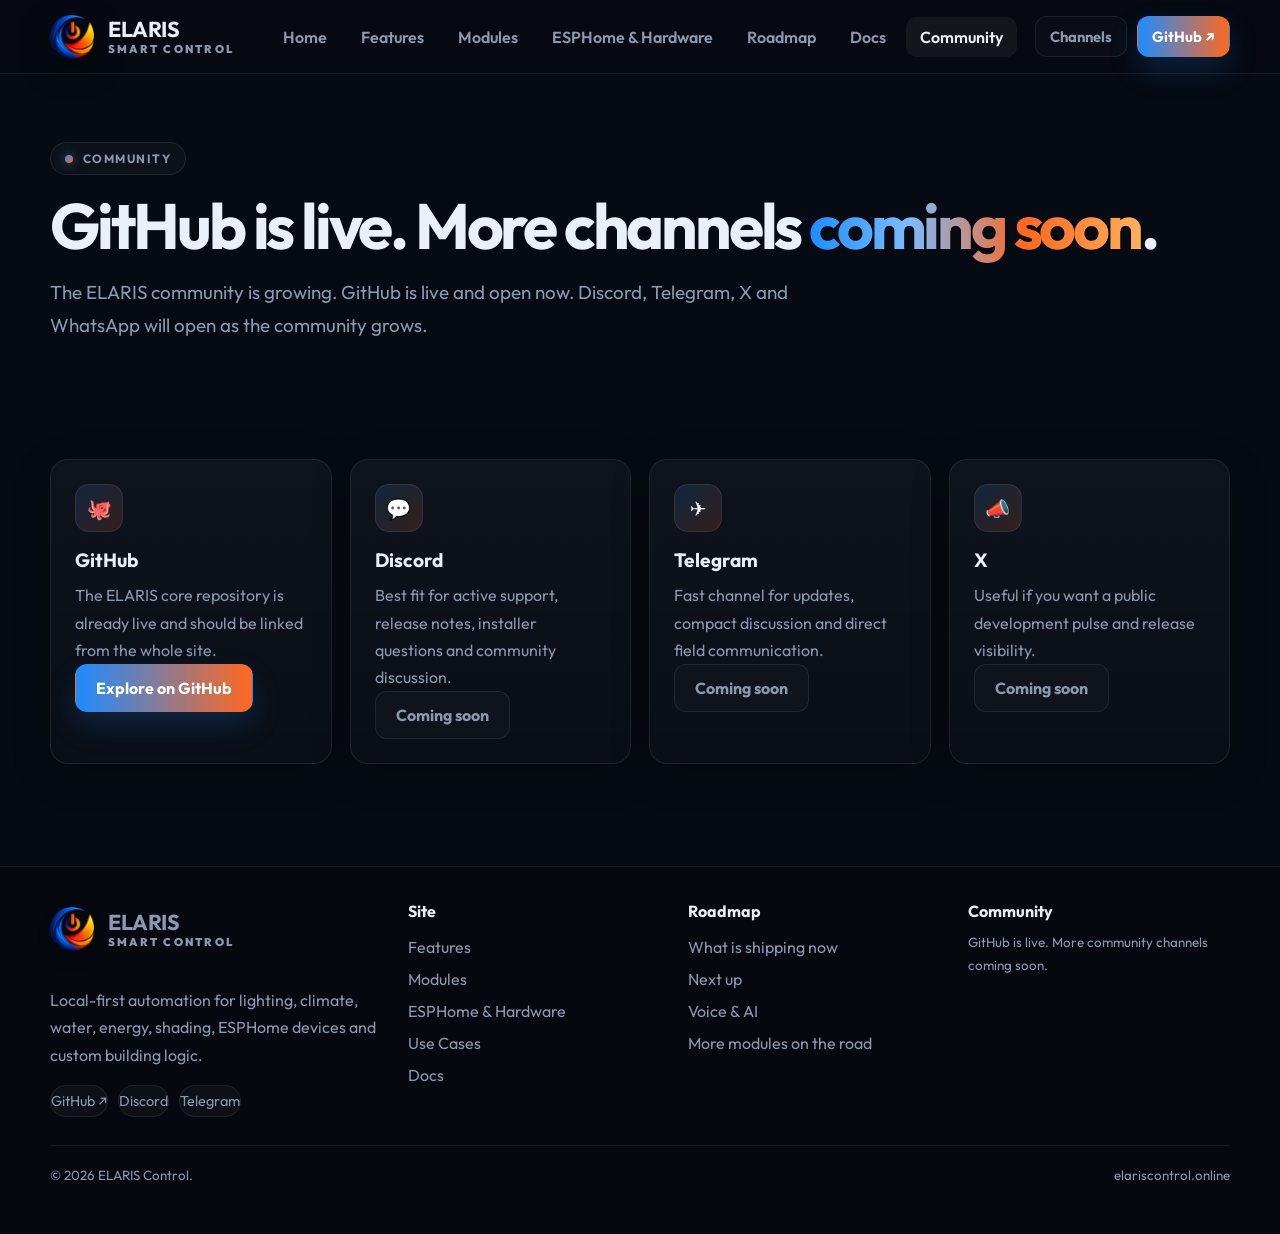
==== commit 02758def: "Add files via upload" ====
--- a/community.html
+++ b/community.html
@@ -53,10 +53,8 @@
       <p>Local-first automation for lighting, climate, water, energy, shading, ESPHome devices and custom building logic.</p>
       <div class="link-row">
         <a class="chip-link" href="https://github.com/elaris-control/core" target="_blank" rel="noreferrer">GitHub ↗</a>
-        <a class="chip-link" href="community.html#coming-soon">Discord</a>
-        <a class="chip-link" href="community.html#coming-soon">Telegram</a>
-        <a class="chip-link" href="community.html#coming-soon">X</a>
-        <a class="chip-link" href="community.html#coming-soon">WhatsApp</a>
+        <a class="chip-link" href="https://discord.gg/UYJp7yby7" target="_blank" rel="noreferrer">Discord</a>
+        <a class="chip-link" href="community.html#coming-soon">Telegram</a>      
       </div>
     </div>
     <div>
